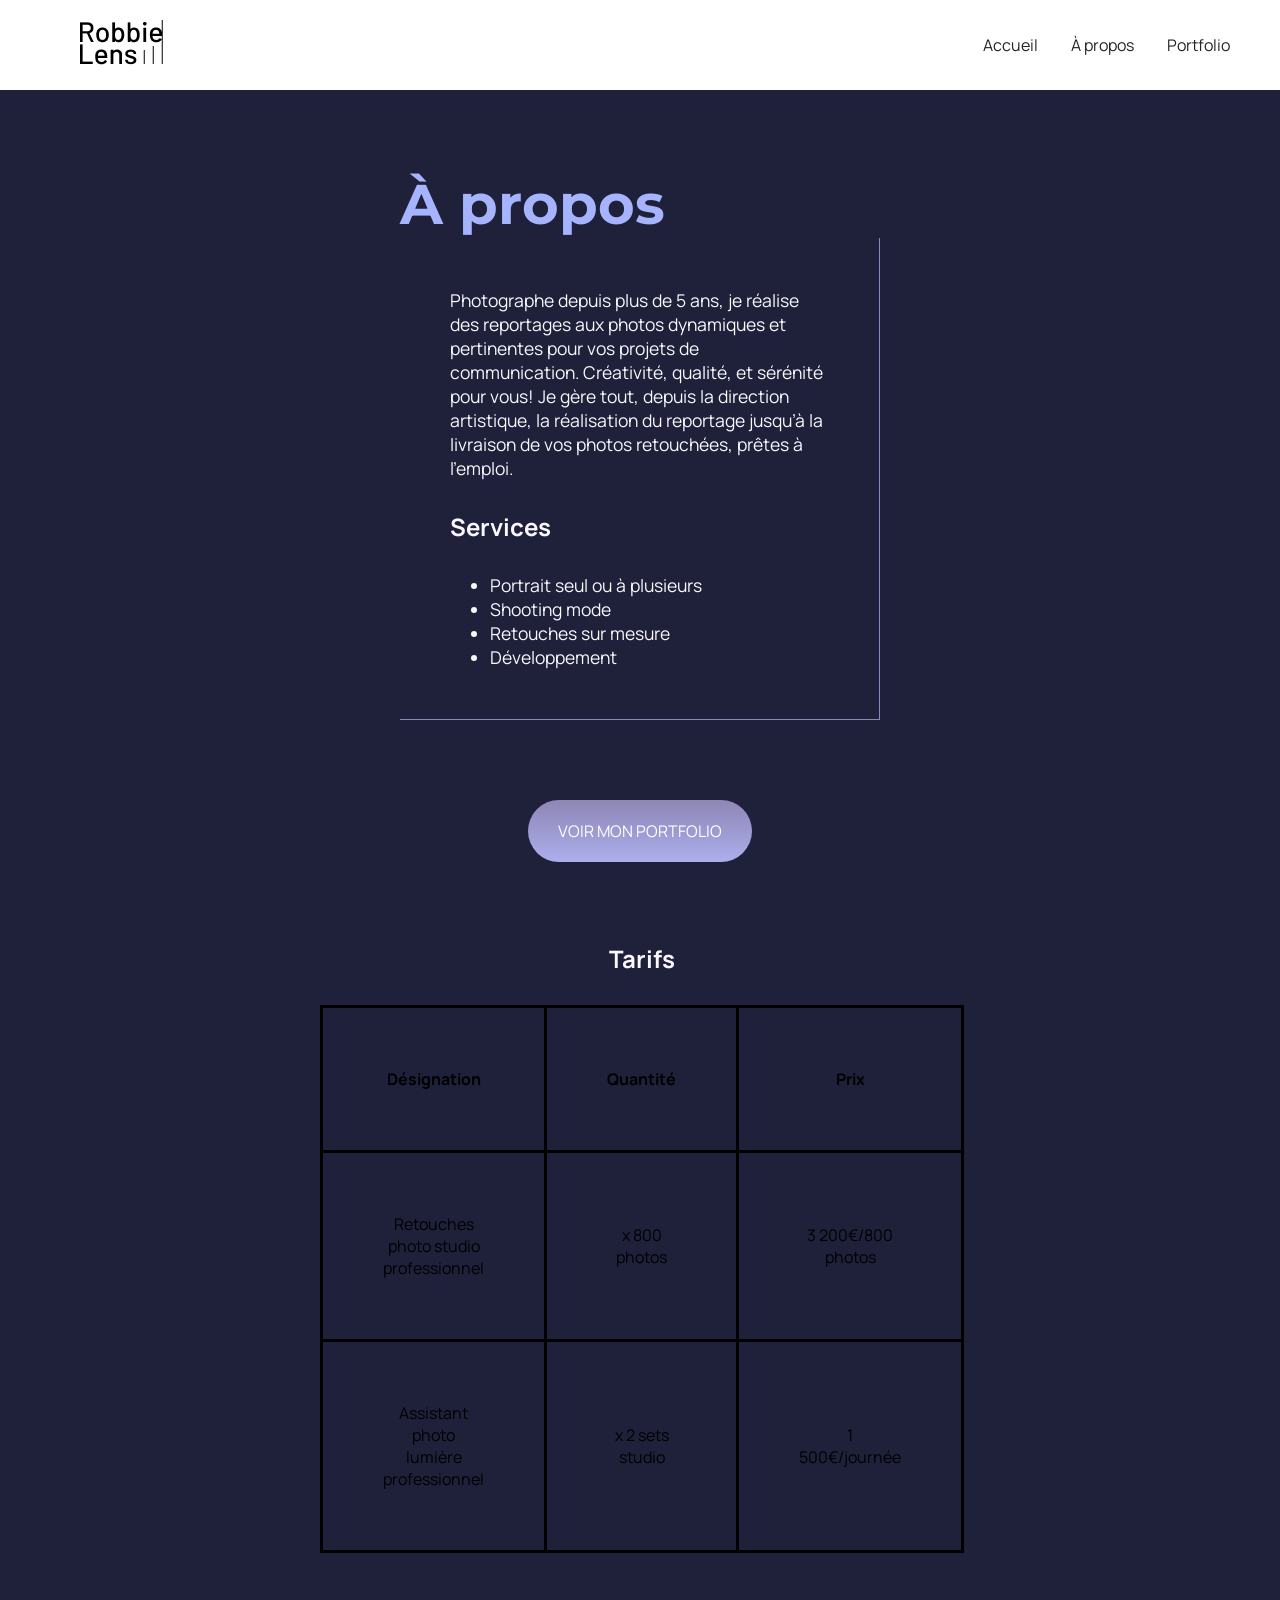
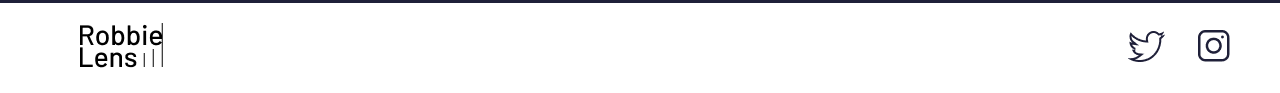
==== a-propos.html @ 5e45d816 "Premier commit" ====
<!DOCTYPE html>
<html lang="fr">

<head>
    <meta charset="utf-8" >
    <title>À propos - Robbie Lens Photographie</title>
    <link href="style/style.css" rel="stylesheet" >
    <link href="style/a-propos.css" rel="stylesheet" >
    <link rel="preconnect" href="https://fonts.googleapis.com">
    <link rel="preconnect" href="https://fonts.gstatic.com" crossorigin>
    <link href="https://fonts.googleapis.com/css2?family=Manrope&family=Montserrat&display=swap" rel="stylesheet">
</head>

<body>
    <header>
        <nav>
            <a href="index.html" class="lien-icone">
                <img src="images/logo.png" alt="Logo Robbie Lens" >
            </a>
            <div>
                <a href="index.html">Accueil</a>
                <a href="a-propos.html">À propos</a>
                <a href="portfolio.html">Portfolio</a>
            </div>
        </nav>
    </header>
    <main class="a-propos-main">
        <section>
            <h1>À propos</h1>
            <div class="carre-contenu">
                <p>
                    Photographe depuis plus de 5 ans, je réalise des reportages aux photos dynamiques et pertinentes
                    pour
                    vos
                    projets de communication. Créativité, qualité, et sérénité pour vous! Je gère tout, depuis la
                    direction
                    artistique, la réalisation du reportage jusqu’à la livraison de vos photos retouchées, prêtes à
                    l’emploi.
                </p>
                <h2>Services</h2>
                <ul>
                    <li>Portrait seul ou à plusieurs</li>
                    <li>Shooting mode</li>
                    <li>Retouches sur mesure</li>
                    <li>Développement</li>
                </ul>
            </div>
            <div>
                <a href="portfolio.html" class="cta">VOIR MON PORTFOLIO</a>
            </div>
        </section>
        <table>
            <caption><h2>Tarifs</h2></caption>
        <thead>
            <tr>
                <th>Désignation</th>
                <th>Quantité</th>
                <th>Prix</th>
            </tr>
        </thead>
        <tfoot>
            <tr>
                <td>Assistant photo lumière professionnel</td>
                <td>x 2 sets studio</td>
                <td>1 500€/journée</td>
            </tr>
        </tfoot>
        
        <tbody>
            <tr>
                <td>Retouches photo studio professionnel</td>
                <td>x 800 photos</td>
                <td>3 200€/800 photos</td>
            </tr>
        </tbody>
        
        </table>
    </main>
    <footer>
        <a href="index.html" class="lien-icone">
            <img src="images/logo.png" alt="Logo Robbie Lens" >
        </a>
        <div>
            <a target="_blank" href="https://twitter.com/" class="lien-icone">
                <img src="images/twitter.png" alt="Logo Twitter" >
            </a>
            <a target="_blank" href="https://www.instagram.com/" class="lien-icone">
                <img src="images/instagram.png" alt="Logo Instagram" >
            </a>
        </div>
    </footer>
</body>

</html>
---- style/style.css ----
* {
  margin: 0;
}

body {
  font-family: 'Manrope', sans-serif;
  font-size: 1em;
  background-color: #1f2039;
}

a {
  color: #242424;
  text-decoration: none;
}

em {
  color: #a5b4fc;
  font-style: normal;
}

h1 {
  font-size: 3.5em;
  color: #a5b4fc;
  font-family: 'Montserrat', sans-serif;
}

h2 {
  color: #f9f8ff;
}

p,
li {
  font-size: 1.1em;
  color: #f9f8ff;
}

header,
footer {
  background-color: white;
  padding: 20px 50px;
}

.cta {
  display: inline-block;
  background: linear-gradient(#8e86b5, #acaeed);
  color: white;
  border-radius: 50px;
  padding: 20px 30px;
}

a:hover {
  text-decoration: underline;
}

.cta:hover {
  background: linear-gradient(#696484, #8788ba);
  text-decoration: none;
}

.lien-icone {
  margin-left: 30px;
}

.lien-icone:hover {
  opacity: 0.5;
}

section {
  padding: 80px;
}

footer,
nav {
  display: flex;
  flex-direction: row;
  align-items: center;
  justify-content: space-between;
}

nav a {
  margin-left: 30px;
}
---- style/a-propos.css ----
.carre-contenu {
  border-right: 1px solid #8e86b5;
  border-bottom: 1px solid #8e86b5;
  padding: 50px;
  margin-bottom: 80px;
}

.carre-contenu h2 {
  margin-top: 30px;
}

.carre-contenu ul {
  margin-top: 30px;
}

.carre-contenu + div {
  text-align: center;
}

.a-propos-main {
  width: 50%;
  margin: auto;
}

table{
  border-collapse: collapse;
  margin-bottom: 50px;
  text-align: center;
}

caption {
  margin-bottom: 30px;

}

td, th {
  border: 3px solid black;
  padding: 60px;
  margin: 30px;
}
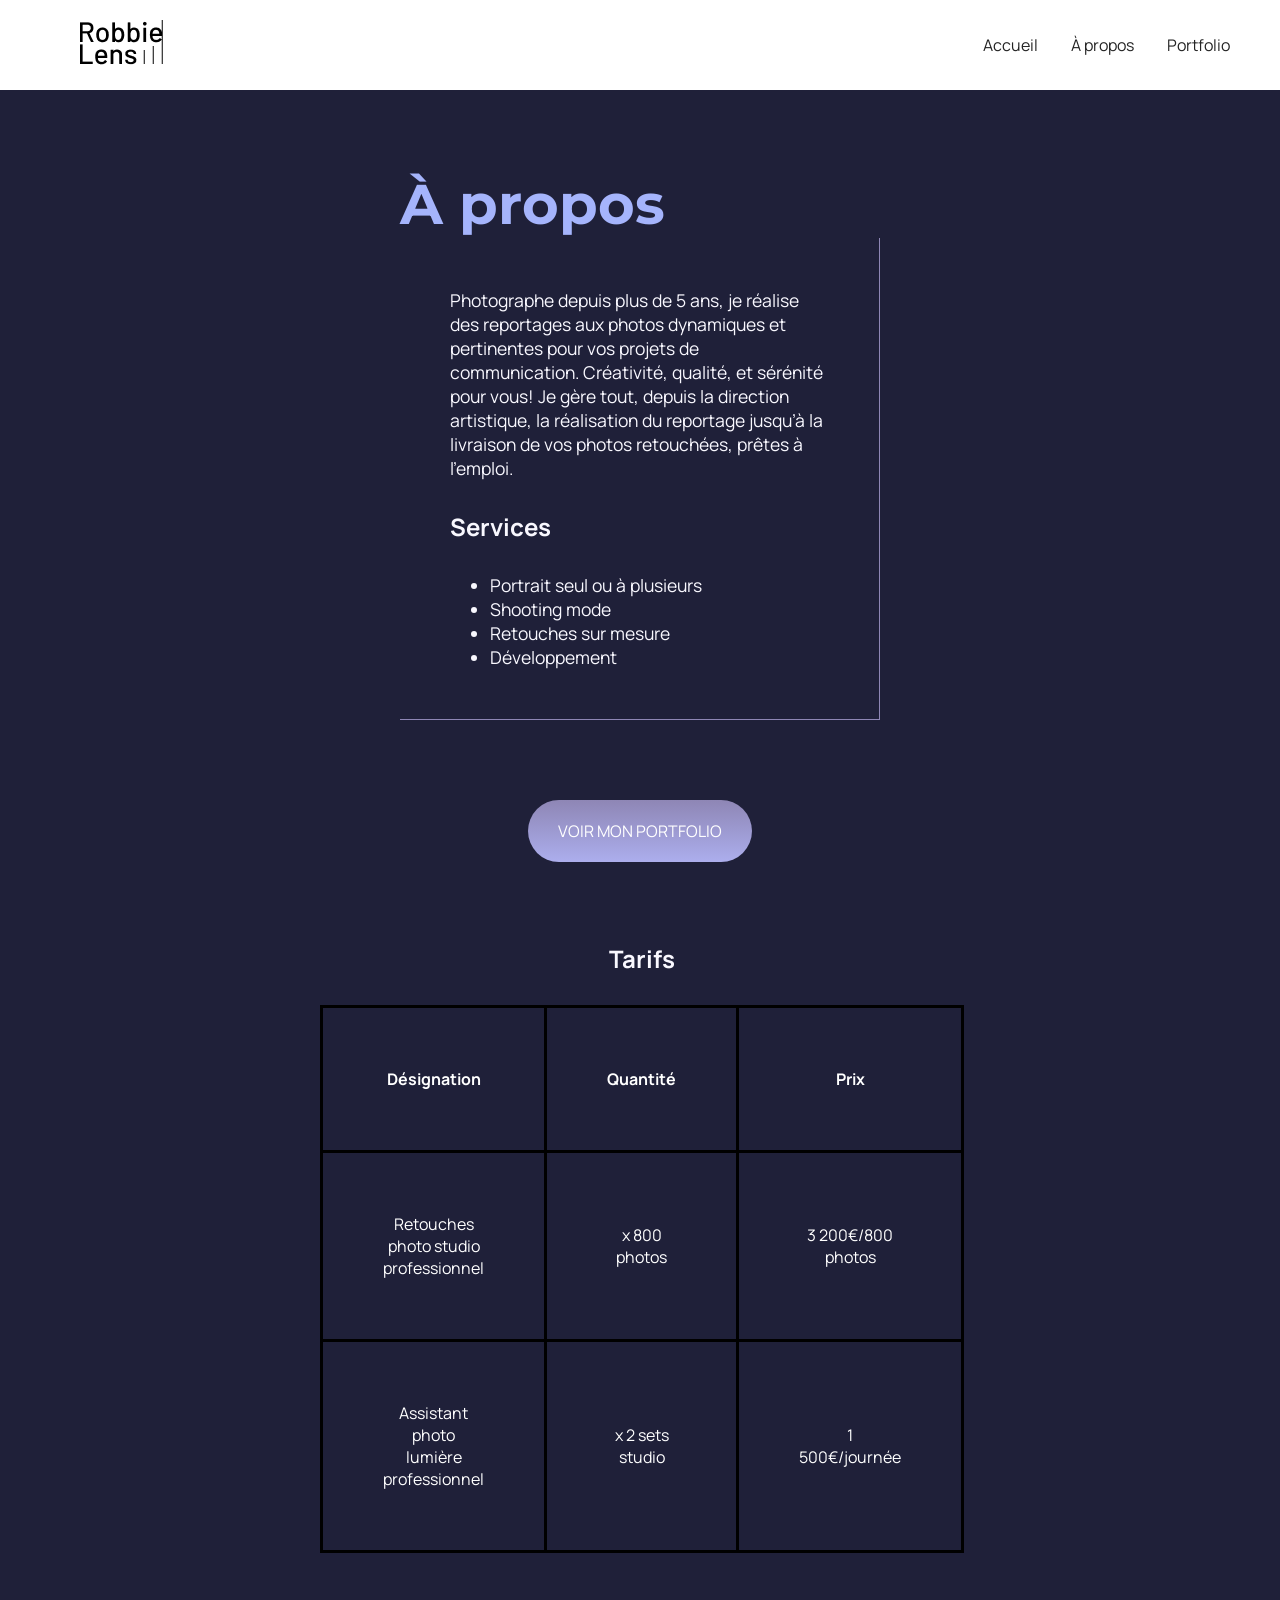
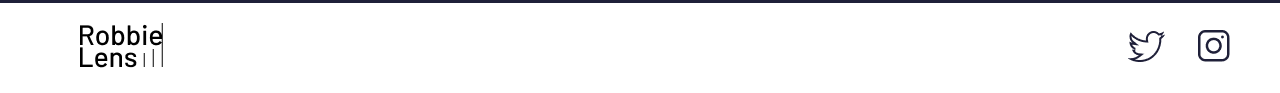
==== commit ec8363a1: "finalisation" ====
--- a/a-propos.html
+++ b/a-propos.html
@@ -3,6 +3,7 @@
 
 <head>
     <meta charset="utf-8" >
+    <meta name="viewport" content="width=device-width, initial-scale=1.0">
     <title>À propos - Robbie Lens Photographie</title>
     <link href="style/style.css" rel="stylesheet" >
     <link href="style/a-propos.css" rel="stylesheet" >
--- a/style/style.css
+++ b/style/style.css
@@ -80,3 +80,32 @@
 nav a {
   margin-left: 30px;
 }
+
+@media screen and (max-width: 996px) {
+  h1 {
+    font-size: 2em;
+  }
+  body {
+    padding: 20px;
+  }
+  nav a{
+    margin-left: 10px;
+    margin-right: 10px;
+  }
+  header,
+  footer {
+    padding: 20px 20px;
+  }
+  section {
+    padding: 50px 20px 50px 20px;
+  }
+   header nav img {
+    margin-bottom: 20px;
+  }
+  header nav {
+    flex-direction: column;
+    align-items: center;
+    justify-content: center;
+  }
+}
+
--- a/style/a-propos.css
+++ b/style/a-propos.css
@@ -30,6 +30,7 @@
 
 caption {
   margin-bottom: 30px;
+  color: white;
 
 }
 
@@ -37,6 +38,11 @@
   border: 3px solid black;
   padding: 60px;
   margin: 30px;
+  color: white;
 }
 
-
+@media screen and (max-width: 996px) {
+  .tarif {
+    display: none;
+  }
+}
